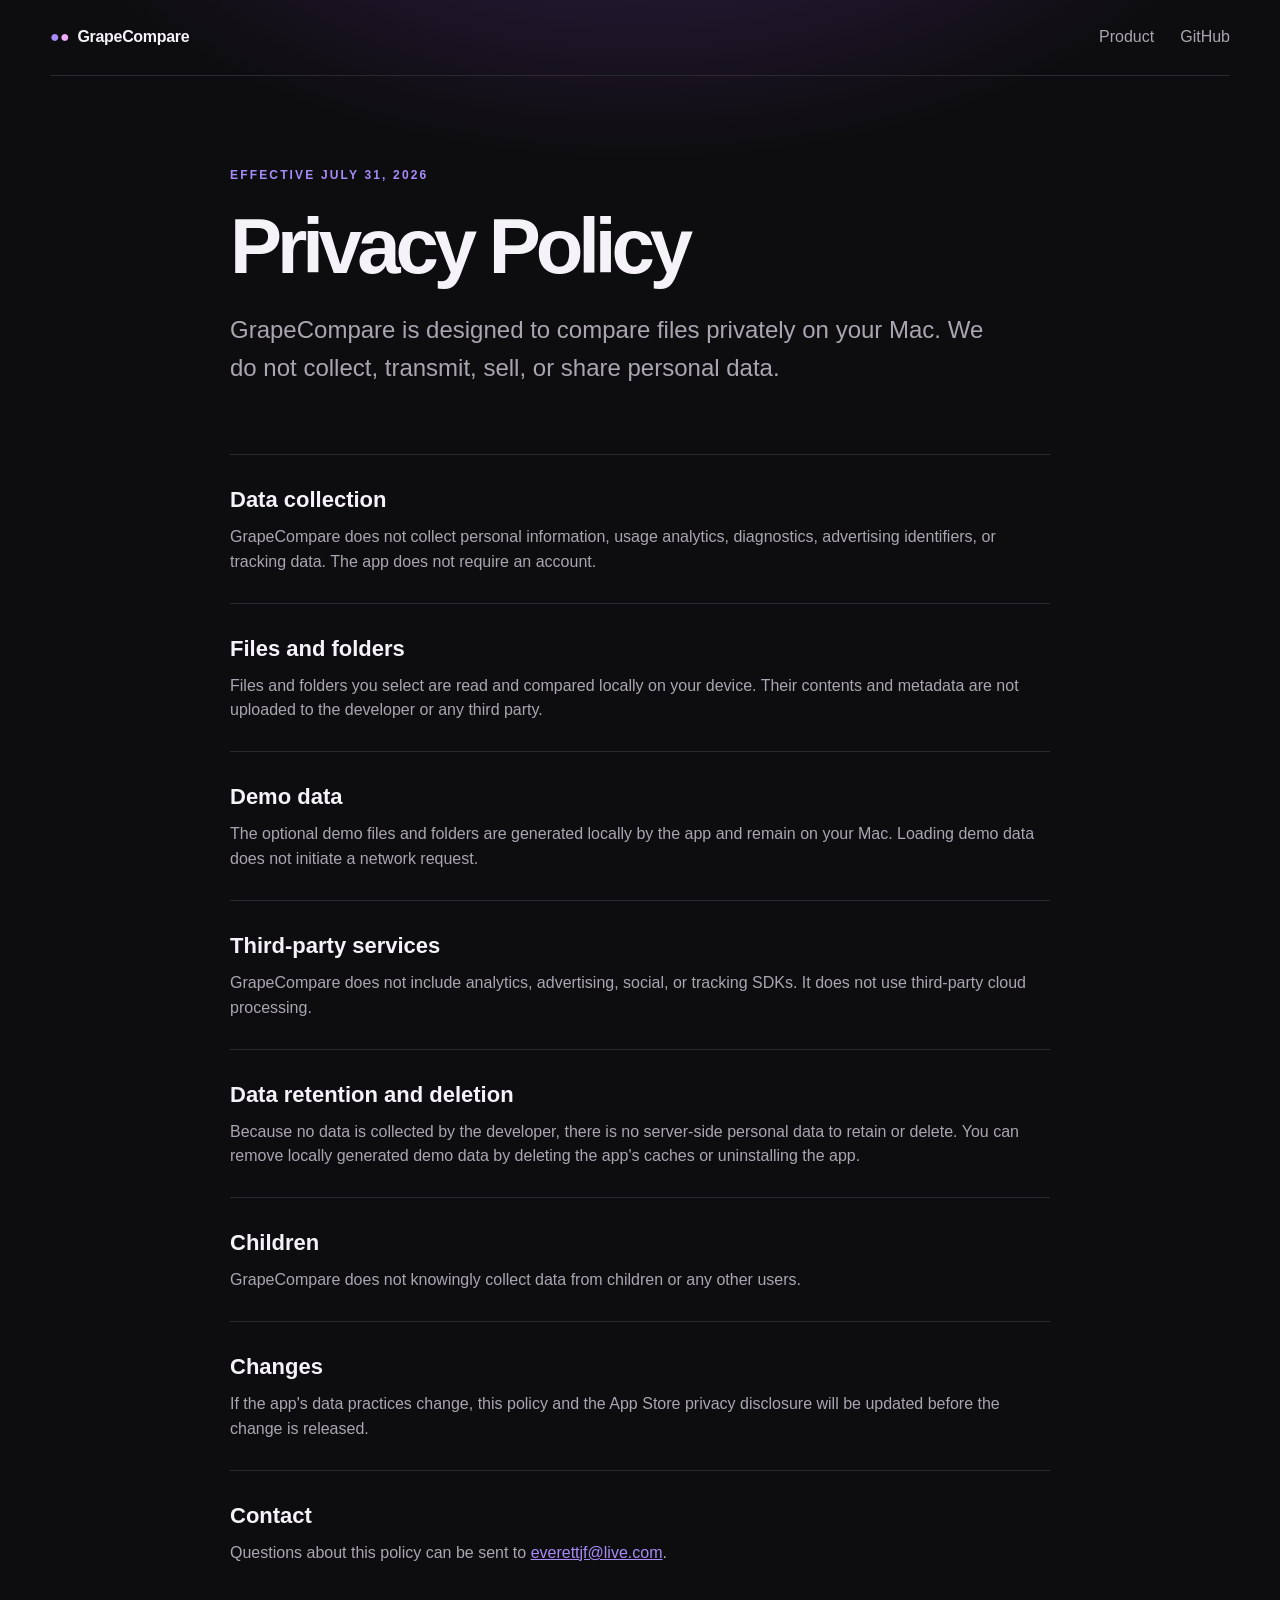
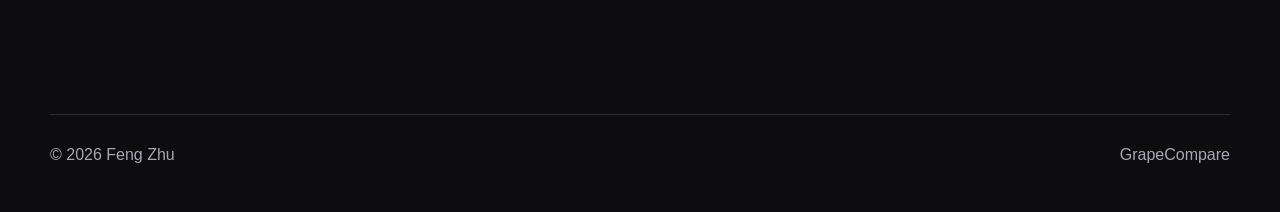
==== docs/privacy.html @ bca520b1 "Add GitHub Pages product and privacy site" ====
<!doctype html>
<html lang="en">
<head>
  <meta charset="utf-8">
  <meta name="viewport" content="width=device-width,initial-scale=1">
  <meta name="description" content="Privacy policy for GrapeCompare for macOS.">
  <title>Privacy Policy — GrapeCompare</title>
  <link rel="stylesheet" href="style.css">
</head>
<body>
  <nav class="nav wrap"><a class="brand" href="./"><span class="grape">●</span> GrapeCompare</a><div><a href="./">Product</a><a href="https://github.com/everettjf/GrapeCompare">GitHub</a></div></nav>
  <main class="policy wrap">
    <div class="eyebrow">Effective July 31, 2026</div>
    <h1>Privacy Policy</h1>
    <p class="lead">GrapeCompare is designed to compare files privately on your Mac. We do not collect, transmit, sell, or share personal data.</p>

    <section><h2>Data collection</h2><p>GrapeCompare does not collect personal information, usage analytics, diagnostics, advertising identifiers, or tracking data. The app does not require an account.</p></section>
    <section><h2>Files and folders</h2><p>Files and folders you select are read and compared locally on your device. Their contents and metadata are not uploaded to the developer or any third party.</p></section>
    <section><h2>Demo data</h2><p>The optional demo files and folders are generated locally by the app and remain on your Mac. Loading demo data does not initiate a network request.</p></section>
    <section><h2>Third-party services</h2><p>GrapeCompare does not include analytics, advertising, social, or tracking SDKs. It does not use third-party cloud processing.</p></section>
    <section><h2>Data retention and deletion</h2><p>Because no data is collected by the developer, there is no server-side personal data to retain or delete. You can remove locally generated demo data by deleting the app's caches or uninstalling the app.</p></section>
    <section><h2>Children</h2><p>GrapeCompare does not knowingly collect data from children or any other users.</p></section>
    <section><h2>Changes</h2><p>If the app's data practices change, this policy and the App Store privacy disclosure will be updated before the change is released.</p></section>
    <section><h2>Contact</h2><p>Questions about this policy can be sent to <a href="mailto:everettjf@live.com">everettjf@live.com</a>.</p></section>
  </main>
  <footer class="wrap"><span>© 2026 Feng Zhu</span><span><a href="./">GrapeCompare</a></span></footer>
</body>
</html>
---- docs/style.css ----
:root{color-scheme:dark;--bg:#0d0d0f;--panel:#17171b;--line:#2a2930;--text:#f5f3f7;--muted:#aaa6b1;--grape:#a78bfa;--pink:#f0abfc;--max:1180px}*{box-sizing:border-box}html{scroll-behavior:smooth}body{margin:0;background:radial-gradient(900px 500px at 50% -180px,#34204d 0,transparent 68%),var(--bg);color:var(--text);font-family:-apple-system,BlinkMacSystemFont,"SF Pro Display","Segoe UI",sans-serif;line-height:1.55}.wrap{width:min(calc(100% - 40px),var(--max));margin-inline:auto}.nav{height:76px;display:flex;align-items:center;justify-content:space-between;border-bottom:1px solid var(--line)}a{color:inherit;text-decoration:none}.nav div{display:flex;gap:26px}.nav div a,footer a{color:var(--muted)}.nav div a:hover,footer a:hover{color:var(--text)}.brand{font-weight:700;letter-spacing:-.02em}.grape{color:var(--grape);text-shadow:10px 0 var(--pink);margin-right:14px}.hero{text-align:center;padding:112px 0 78px}.eyebrow{text-transform:uppercase;letter-spacing:.18em;font-size:12px;font-weight:700;color:var(--grape)}h1{font-size:clamp(52px,8vw,94px);letter-spacing:-.065em;line-height:.96;margin:24px 0}h1 span{color:var(--muted)}.lead{font-size:clamp(18px,2.2vw,24px);color:var(--muted);max-width:770px;margin:0 auto}.actions{display:flex;justify-content:center;gap:12px;margin:36px 0}.button{display:inline-flex;align-items:center;justify-content:center;border:1px solid var(--line);background:#19191e;border-radius:12px;padding:12px 18px;font-weight:650}.button:hover{border-color:#575361}.button.primary{background:linear-gradient(135deg,#7c3aed,#a855f7);border-color:transparent}.trust{display:flex;justify-content:center;flex-wrap:wrap;gap:10px}.trust span{border:1px solid var(--line);border-radius:999px;color:var(--muted);font-size:13px;padding:6px 11px}.showcase{padding:34px 0 90px}.window{border:1px solid #39363f;border-radius:22px;overflow:hidden;background:#000;box-shadow:0 40px 100px #0009}.window img{display:block;width:100%;height:auto}.caption{display:flex;justify-content:space-between;gap:30px;padding:22px 6px;color:var(--muted)}.caption strong{color:var(--text);font-size:19px}.caption span{max-width:630px}.features{display:grid;grid-template-columns:repeat(3,1fr);gap:16px;padding:70px 0}.features article{padding:30px;border:1px solid var(--line);border-radius:18px;background:linear-gradient(145deg,#19191e,#131316)}.features h2{font-size:22px;margin:32px 0 8px}.features p,.privacy-callout p,.policy p{color:var(--muted)}.number{font-family:ui-monospace,monospace;color:var(--grape)}.second{padding-top:40px}.privacy-callout{margin-top:40px;margin-bottom:100px;padding:44px;border:1px solid #443552;border-radius:22px;background:linear-gradient(135deg,#21152c,#17171b);display:flex;align-items:center;justify-content:space-between;gap:30px}.privacy-callout h2{font-size:38px;margin:10px 0}.privacy-callout p{max-width:700px;margin:0}.policy{max-width:820px;padding:90px 0 120px}.policy h1{font-size:clamp(52px,8vw,78px);margin-bottom:28px}.policy .lead{text-align:left;margin:0 0 68px}.policy section{border-top:1px solid var(--line);padding:28px 0}.policy section h2{font-size:22px;margin:0 0 8px}.policy section p{margin:0}.policy section a{color:var(--grape);text-decoration:underline}footer{border-top:1px solid var(--line);padding:28px 0 44px;color:var(--muted);display:flex;justify-content:space-between}@media(max-width:760px){.nav div{gap:14px}.hero{padding-top:78px}.actions,.caption,.privacy-callout{flex-direction:column}.features{grid-template-columns:1fr;padding:35px 0}.caption{gap:8px}.privacy-callout{align-items:flex-start;padding:30px}.privacy-callout .button{width:100%}}
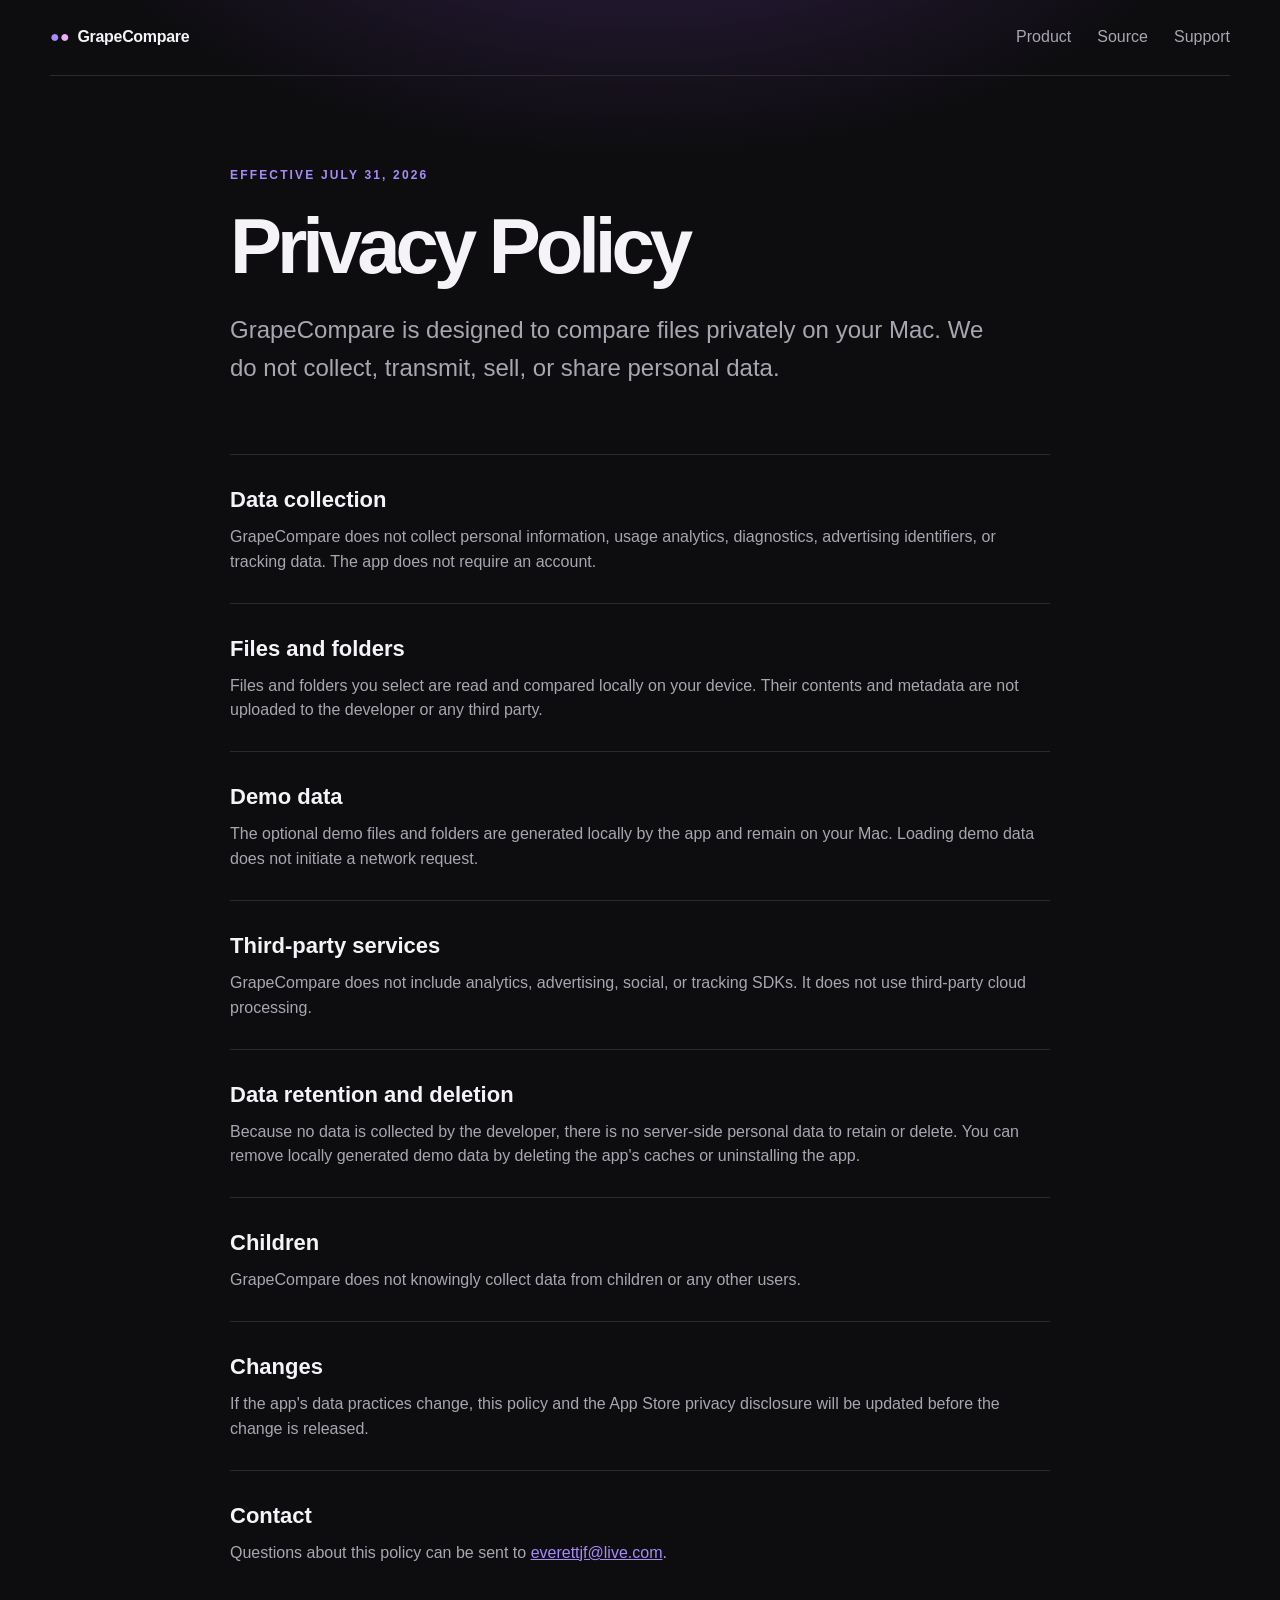
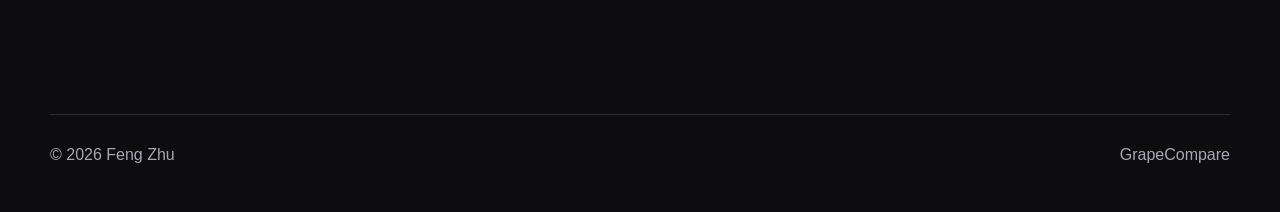
==== commit 0e3e7829: "Separate source and support links" ====
--- a/docs/privacy.html
+++ b/docs/privacy.html
@@ -8,7 +8,7 @@
   <link rel="stylesheet" href="style.css">
 </head>
 <body>
-  <nav class="nav wrap"><a class="brand" href="./"><span class="grape">●</span> GrapeCompare</a><div><a href="./">Product</a><a href="https://github.com/everettjf/GrapeCompare">GitHub</a></div></nav>
+  <nav class="nav wrap"><a class="brand" href="./"><span class="grape">●</span> GrapeCompare</a><div><a href="./">Product</a><a href="https://github.com/everettjf/GrapeCompare">Source</a><a href="https://github.com/everettjf/GrapeCompare/issues">Support</a></div></nav>
   <main class="policy wrap">
     <div class="eyebrow">Effective July 31, 2026</div>
     <h1>Privacy Policy</h1>
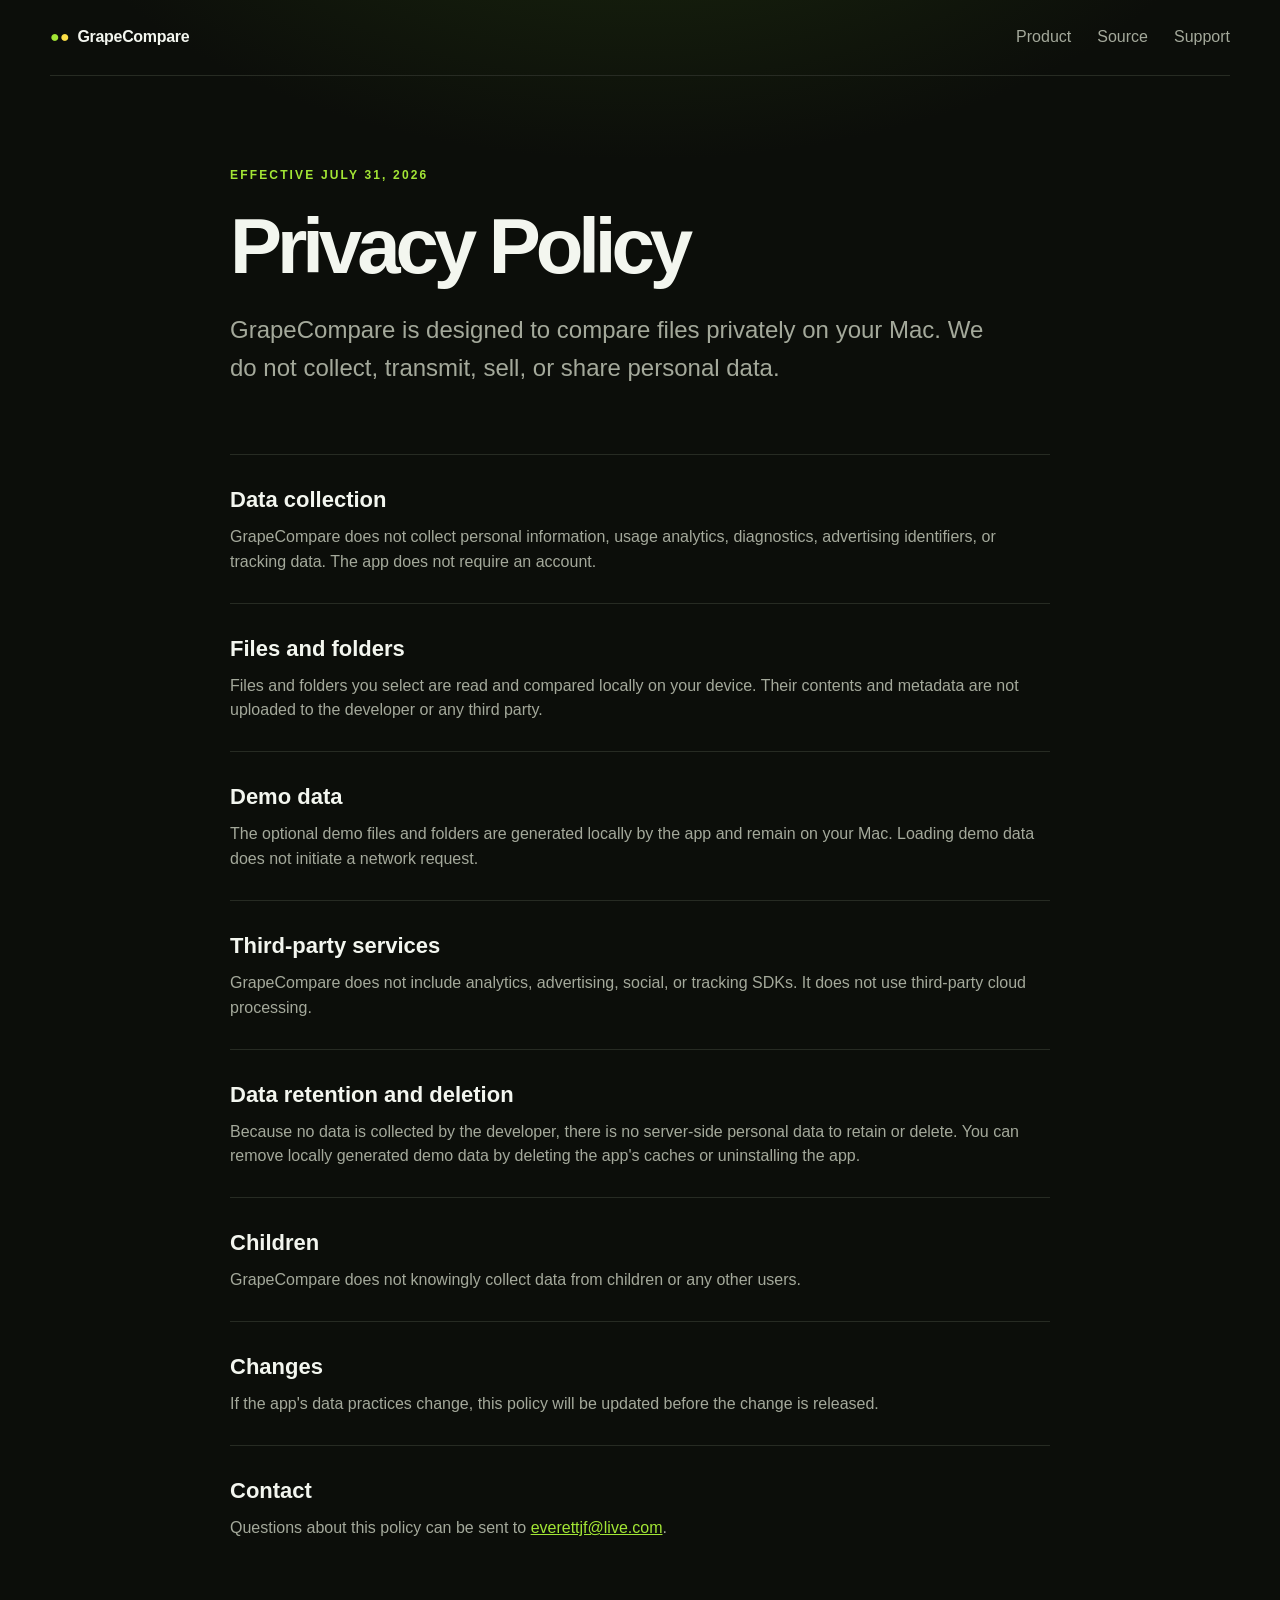
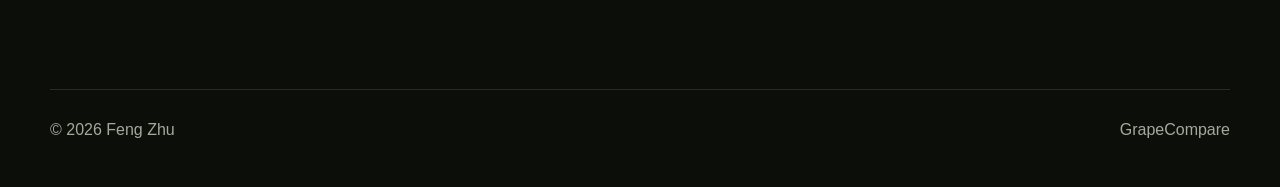
==== commit 33cf8bf4: "Switch GrapeCompare distribution to Homebrew" ====
--- a/docs/privacy.html
+++ b/docs/privacy.html
@@ -20,7 +20,7 @@
     <section><h2>Third-party services</h2><p>GrapeCompare does not include analytics, advertising, social, or tracking SDKs. It does not use third-party cloud processing.</p></section>
     <section><h2>Data retention and deletion</h2><p>Because no data is collected by the developer, there is no server-side personal data to retain or delete. You can remove locally generated demo data by deleting the app's caches or uninstalling the app.</p></section>
     <section><h2>Children</h2><p>GrapeCompare does not knowingly collect data from children or any other users.</p></section>
-    <section><h2>Changes</h2><p>If the app's data practices change, this policy and the App Store privacy disclosure will be updated before the change is released.</p></section>
+    <section><h2>Changes</h2><p>If the app's data practices change, this policy will be updated before the change is released.</p></section>
     <section><h2>Contact</h2><p>Questions about this policy can be sent to <a href="mailto:everettjf@live.com">everettjf@live.com</a>.</p></section>
   </main>
   <footer class="wrap"><span>© 2026 Feng Zhu</span><span><a href="./">GrapeCompare</a></span></footer>
--- a/docs/style.css
+++ b/docs/style.css
@@ -1 +1 @@
-:root{color-scheme:dark;--bg:#0d0d0f;--panel:#17171b;--line:#2a2930;--text:#f5f3f7;--muted:#aaa6b1;--grape:#a78bfa;--pink:#f0abfc;--max:1180px}*{box-sizing:border-box}html{scroll-behavior:smooth}body{margin:0;background:radial-gradient(900px 500px at 50% -180px,#34204d 0,transparent 68%),var(--bg);color:var(--text);font-family:-apple-system,BlinkMacSystemFont,"SF Pro Display","Segoe UI",sans-serif;line-height:1.55}.wrap{width:min(calc(100% - 40px),var(--max));margin-inline:auto}.nav{height:76px;display:flex;align-items:center;justify-content:space-between;border-bottom:1px solid var(--line)}a{color:inherit;text-decoration:none}.nav div{display:flex;gap:26px}.nav div a,footer a{color:var(--muted)}.nav div a:hover,footer a:hover{color:var(--text)}.brand{font-weight:700;letter-spacing:-.02em}.grape{color:var(--grape);text-shadow:10px 0 var(--pink);margin-right:14px}.hero{text-align:center;padding:112px 0 78px}.eyebrow{text-transform:uppercase;letter-spacing:.18em;font-size:12px;font-weight:700;color:var(--grape)}h1{font-size:clamp(52px,8vw,94px);letter-spacing:-.065em;line-height:.96;margin:24px 0}h1 span{color:var(--muted)}.lead{font-size:clamp(18px,2.2vw,24px);color:var(--muted);max-width:770px;margin:0 auto}.actions{display:flex;justify-content:center;gap:12px;margin:36px 0}.button{display:inline-flex;align-items:center;justify-content:center;border:1px solid var(--line);background:#19191e;border-radius:12px;padding:12px 18px;font-weight:650}.button:hover{border-color:#575361}.button.primary{background:linear-gradient(135deg,#7c3aed,#a855f7);border-color:transparent}.trust{display:flex;justify-content:center;flex-wrap:wrap;gap:10px}.trust span{border:1px solid var(--line);border-radius:999px;color:var(--muted);font-size:13px;padding:6px 11px}.showcase{padding:34px 0 90px}.window{border:1px solid #39363f;border-radius:22px;overflow:hidden;background:#000;box-shadow:0 40px 100px #0009}.window img{display:block;width:100%;height:auto}.caption{display:flex;justify-content:space-between;gap:30px;padding:22px 6px;color:var(--muted)}.caption strong{color:var(--text);font-size:19px}.caption span{max-width:630px}.features{display:grid;grid-template-columns:repeat(3,1fr);gap:16px;padding:70px 0}.features article{padding:30px;border:1px solid var(--line);border-radius:18px;background:linear-gradient(145deg,#19191e,#131316)}.features h2{font-size:22px;margin:32px 0 8px}.features p,.privacy-callout p,.policy p{color:var(--muted)}.number{font-family:ui-monospace,monospace;color:var(--grape)}.second{padding-top:40px}.privacy-callout{margin-top:40px;margin-bottom:100px;padding:44px;border:1px solid #443552;border-radius:22px;background:linear-gradient(135deg,#21152c,#17171b);display:flex;align-items:center;justify-content:space-between;gap:30px}.privacy-callout h2{font-size:38px;margin:10px 0}.privacy-callout p{max-width:700px;margin:0}.policy{max-width:820px;padding:90px 0 120px}.policy h1{font-size:clamp(52px,8vw,78px);margin-bottom:28px}.policy .lead{text-align:left;margin:0 0 68px}.policy section{border-top:1px solid var(--line);padding:28px 0}.policy section h2{font-size:22px;margin:0 0 8px}.policy section p{margin:0}.policy section a{color:var(--grape);text-decoration:underline}footer{border-top:1px solid var(--line);padding:28px 0 44px;color:var(--muted);display:flex;justify-content:space-between}@media(max-width:760px){.nav div{gap:14px}.hero{padding-top:78px}.actions,.caption,.privacy-callout{flex-direction:column}.features{grid-template-columns:1fr;padding:35px 0}.caption{gap:8px}.privacy-callout{align-items:flex-start;padding:30px}.privacy-callout .button{width:100%}}
+:root{color-scheme:dark;--bg:#0c0e0a;--panel:#141712;--line:#272b23;--text:#f3f6ef;--muted:#a4a99b;--leaf:#a3e635;--amber:#fde047;--max:1180px}*{box-sizing:border-box}html{scroll-behavior:smooth}body{margin:0;background:radial-gradient(900px 500px at 50% -180px,#1c2b0e 0,transparent 68%),var(--bg);color:var(--text);font-family:-apple-system,BlinkMacSystemFont,"SF Pro Display","Segoe UI",sans-serif;line-height:1.55}.wrap{width:min(calc(100% - 40px),var(--max));margin-inline:auto}.nav{height:76px;display:flex;align-items:center;justify-content:space-between;border-bottom:1px solid var(--line)}a{color:inherit;text-decoration:none}.nav div{display:flex;gap:26px}.nav div a,footer a{color:var(--muted)}.nav div a:hover,footer a:hover{color:var(--text)}.brand{font-weight:700;letter-spacing:-.02em}.grape{color:var(--leaf);text-shadow:10px 0 var(--amber);margin-right:14px}.hero{text-align:center;padding:112px 0 78px}.eyebrow{text-transform:uppercase;letter-spacing:.18em;font-size:12px;font-weight:700;color:var(--leaf)}h1{font-size:clamp(52px,8vw,94px);letter-spacing:-.065em;line-height:.96;margin:24px 0}h1 span{color:var(--muted)}.lead{font-size:clamp(18px,2.2vw,24px);color:var(--muted);max-width:770px;margin:0 auto}.actions{display:flex;justify-content:center;gap:12px;margin:36px 0}.button{display:inline-flex;align-items:center;justify-content:center;border:1px solid var(--line);background:#171a13;border-radius:12px;padding:12px 18px;font-weight:650}.button:hover{border-color:#4d5542}.button.primary{background:linear-gradient(135deg,#65a30d,#a3e635);border-color:transparent;color:#131a07}.button.primary:hover{border-color:transparent;filter:brightness(1.08)}.trust{display:flex;justify-content:center;flex-wrap:wrap;gap:10px}.trust span{border:1px solid var(--line);border-radius:999px;color:var(--muted);font-size:13px;padding:6px 11px}.showcase{padding:34px 0 90px}.window{border:1px solid #333a2b;border-radius:22px;overflow:hidden;background:#000;box-shadow:0 40px 100px #0009}.window img{display:block;width:100%;height:auto}.caption{display:flex;justify-content:space-between;gap:30px;padding:22px 6px;color:var(--muted)}.caption strong{color:var(--text);font-size:19px}.caption span{max-width:630px}.features{display:grid;grid-template-columns:repeat(3,1fr);gap:16px;padding:70px 0}.features article{padding:30px;border:1px solid var(--line);border-radius:18px;background:linear-gradient(145deg,#171a13,#11140e)}.features h2{font-size:22px;margin:32px 0 8px}.features p,.privacy-callout p,.policy p{color:var(--muted)}.number{font-family:ui-monospace,monospace;color:var(--leaf)}.second{padding-top:40px}.privacy-callout{margin-top:40px;margin-bottom:100px;padding:44px;border:1px solid #37452a;border-radius:22px;background:linear-gradient(135deg,#18220f,#141712);display:flex;align-items:center;justify-content:space-between;gap:30px}.privacy-callout h2{font-size:38px;margin:10px 0}.privacy-callout p{max-width:700px;margin:0}.policy{max-width:820px;padding:90px 0 120px}.policy h1{font-size:clamp(52px,8vw,78px);margin-bottom:28px}.policy .lead{text-align:left;margin:0 0 68px}.policy section{border-top:1px solid var(--line);padding:28px 0}.policy section h2{font-size:22px;margin:0 0 8px}.policy section p{margin:0}.policy section a{color:var(--leaf);text-decoration:underline}footer{border-top:1px solid var(--line);padding:28px 0 44px;color:var(--muted);display:flex;justify-content:space-between}@media(max-width:760px){.nav div{gap:14px}.hero{padding-top:78px}.actions,.caption,.privacy-callout{flex-direction:column}.features{grid-template-columns:1fr;padding:35px 0}.caption{gap:8px}.privacy-callout{align-items:flex-start;padding:30px}.privacy-callout .button{width:100%}}
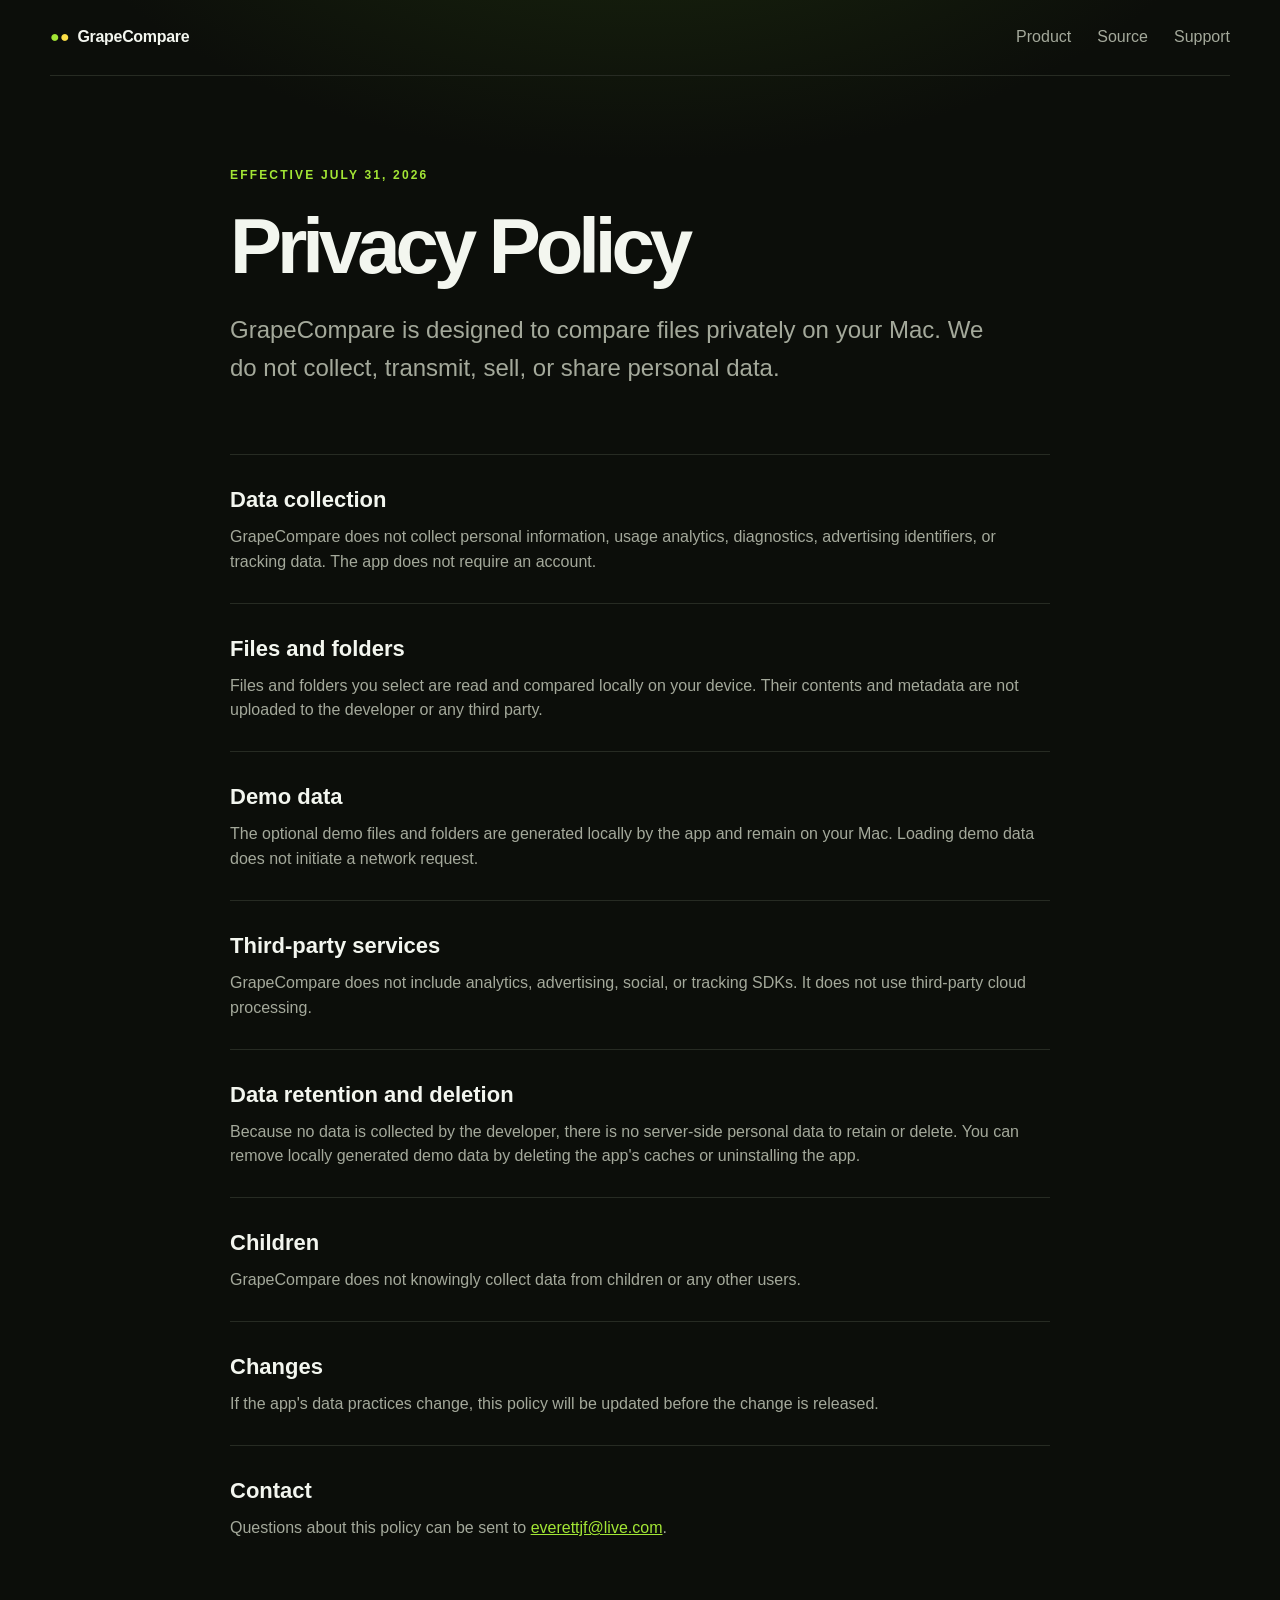
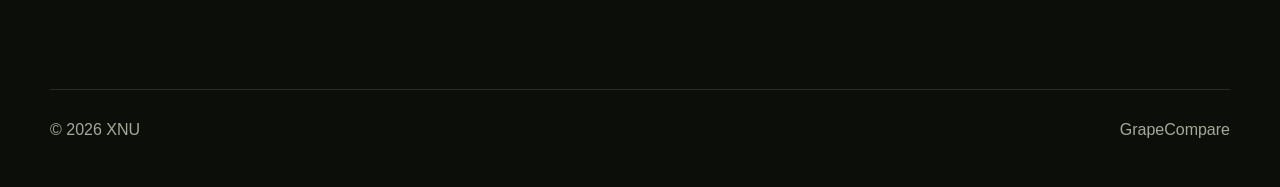
==== commit 9b7e0f0e: "Use XNU copyright on privacy page" ====
--- a/docs/privacy.html
+++ b/docs/privacy.html
@@ -23,6 +23,6 @@
     <section><h2>Changes</h2><p>If the app's data practices change, this policy will be updated before the change is released.</p></section>
     <section><h2>Contact</h2><p>Questions about this policy can be sent to <a href="mailto:everettjf@live.com">everettjf@live.com</a>.</p></section>
   </main>
-  <footer class="wrap"><span>© 2026 Feng Zhu</span><span><a href="./">GrapeCompare</a></span></footer>
+  <footer class="wrap"><span>© 2026 XNU</span><span><a href="./">GrapeCompare</a></span></footer>
 </body>
 </html>
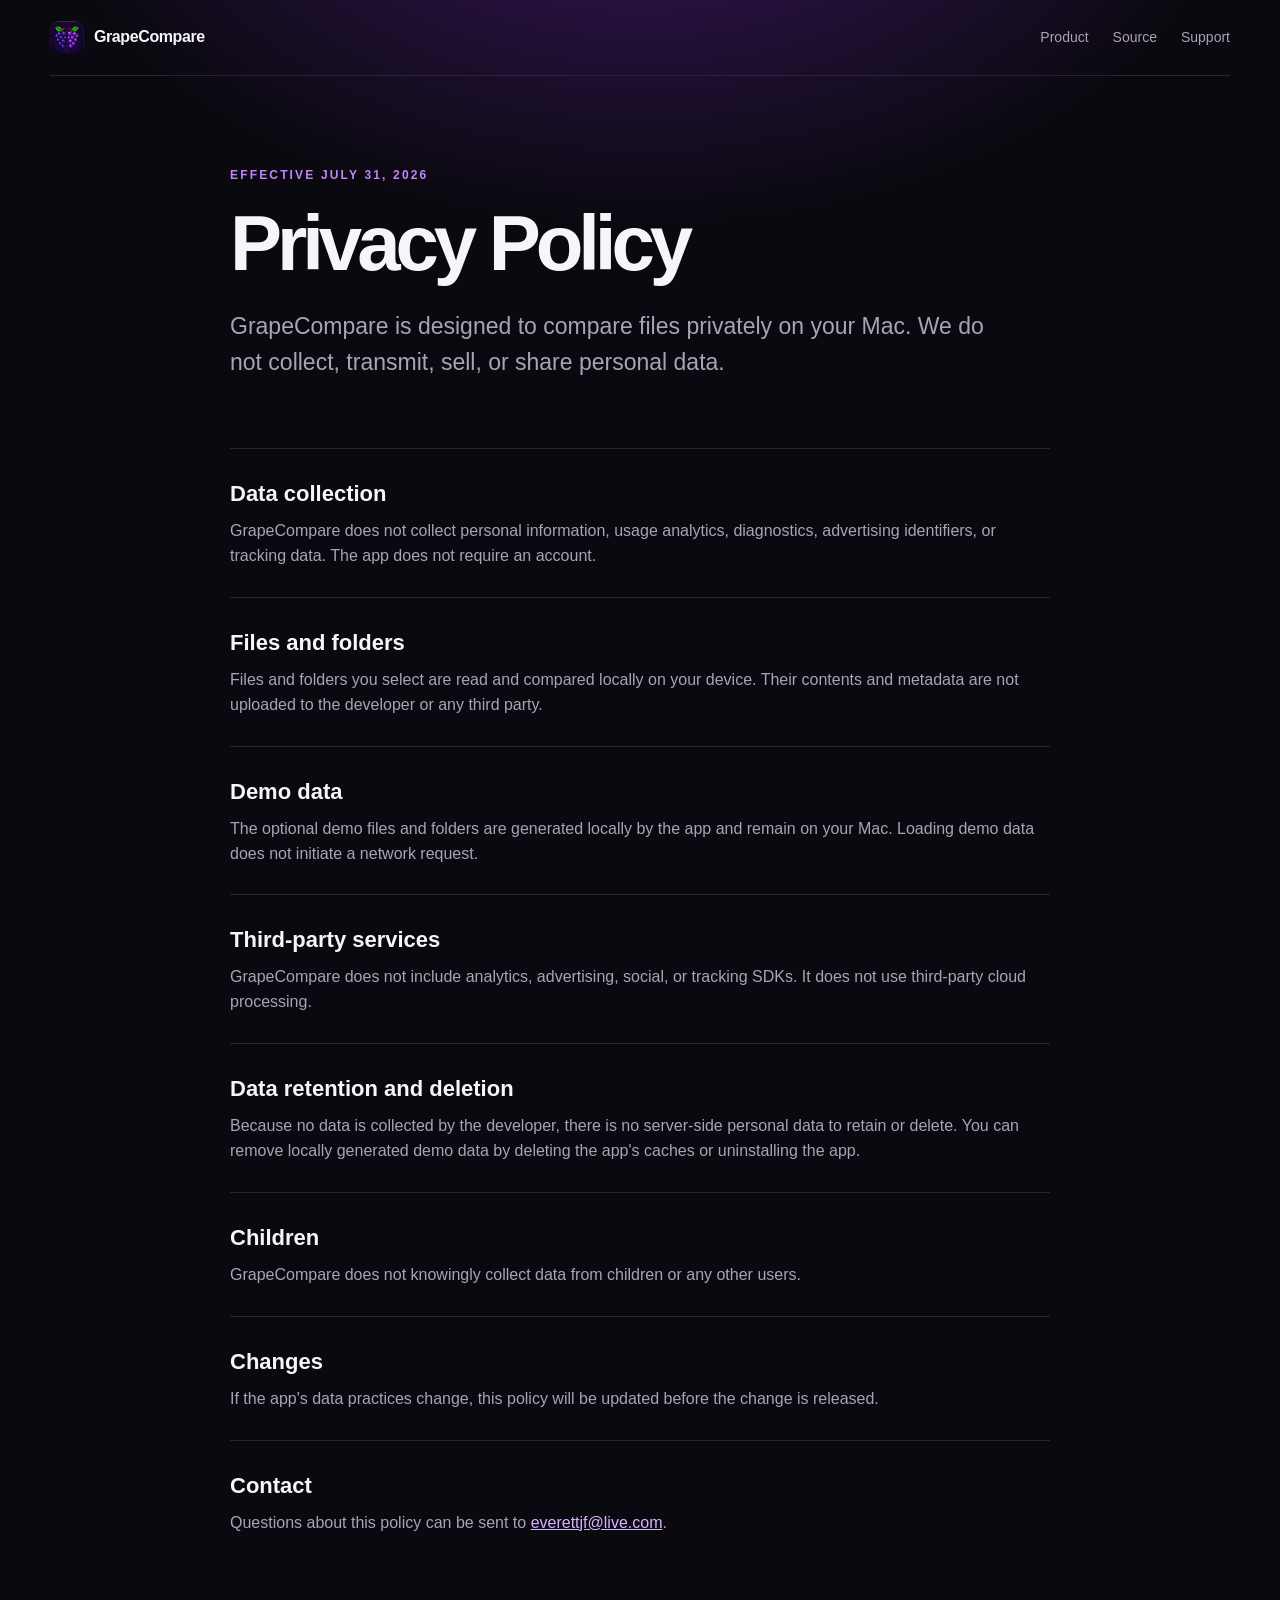
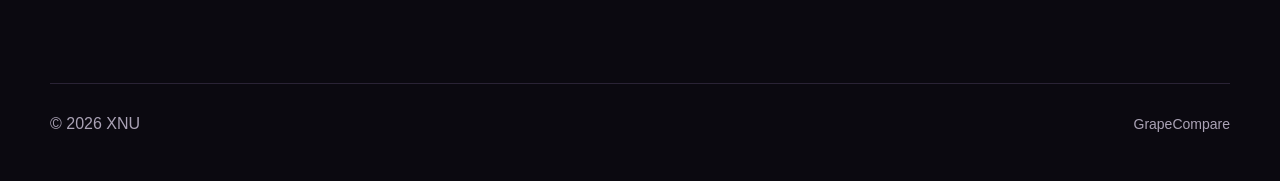
==== commit f24b2fc8: "Polish website and project documentation" ====
--- a/docs/privacy.html
+++ b/docs/privacy.html
@@ -8,7 +8,7 @@
   <link rel="stylesheet" href="style.css">
 </head>
 <body>
-  <nav class="nav wrap"><a class="brand" href="./"><span class="grape">●</span> GrapeCompare</a><div><a href="./">Product</a><a href="https://github.com/everettjf/GrapeCompare">Source</a><a href="https://github.com/everettjf/GrapeCompare/issues">Support</a></div></nav>
+  <nav class="nav wrap"><a class="brand" href="./"><img src="assets/app-icon.png" alt="">GrapeCompare</a><div class="nav-links"><a href="./">Product</a><a href="https://github.com/everettjf/grapecompare">Source</a><a href="https://github.com/everettjf/grapecompare/issues">Support</a></div></nav>
   <main class="policy wrap">
     <div class="eyebrow">Effective July 31, 2026</div>
     <h1>Privacy Policy</h1>
--- a/docs/style.css
+++ b/docs/style.css
@@ -1 +1 @@
-:root{color-scheme:dark;--bg:#0c0e0a;--panel:#141712;--line:#272b23;--text:#f3f6ef;--muted:#a4a99b;--leaf:#a3e635;--amber:#fde047;--max:1180px}*{box-sizing:border-box}html{scroll-behavior:smooth}body{margin:0;background:radial-gradient(900px 500px at 50% -180px,#1c2b0e 0,transparent 68%),var(--bg);color:var(--text);font-family:-apple-system,BlinkMacSystemFont,"SF Pro Display","Segoe UI",sans-serif;line-height:1.55}.wrap{width:min(calc(100% - 40px),var(--max));margin-inline:auto}.nav{height:76px;display:flex;align-items:center;justify-content:space-between;border-bottom:1px solid var(--line)}a{color:inherit;text-decoration:none}.nav div{display:flex;gap:26px}.nav div a,footer a{color:var(--muted)}.nav div a:hover,footer a:hover{color:var(--text)}.brand{font-weight:700;letter-spacing:-.02em}.grape{color:var(--leaf);text-shadow:10px 0 var(--amber);margin-right:14px}.hero{text-align:center;padding:112px 0 78px}.eyebrow{text-transform:uppercase;letter-spacing:.18em;font-size:12px;font-weight:700;color:var(--leaf)}h1{font-size:clamp(52px,8vw,94px);letter-spacing:-.065em;line-height:.96;margin:24px 0}h1 span{color:var(--muted)}.lead{font-size:clamp(18px,2.2vw,24px);color:var(--muted);max-width:770px;margin:0 auto}.actions{display:flex;justify-content:center;gap:12px;margin:36px 0}.button{display:inline-flex;align-items:center;justify-content:center;border:1px solid var(--line);background:#171a13;border-radius:12px;padding:12px 18px;font-weight:650}.button:hover{border-color:#4d5542}.button.primary{background:linear-gradient(135deg,#65a30d,#a3e635);border-color:transparent;color:#131a07}.button.primary:hover{border-color:transparent;filter:brightness(1.08)}.trust{display:flex;justify-content:center;flex-wrap:wrap;gap:10px}.trust span{border:1px solid var(--line);border-radius:999px;color:var(--muted);font-size:13px;padding:6px 11px}.showcase{padding:34px 0 90px}.window{border:1px solid #333a2b;border-radius:22px;overflow:hidden;background:#000;box-shadow:0 40px 100px #0009}.window img{display:block;width:100%;height:auto}.caption{display:flex;justify-content:space-between;gap:30px;padding:22px 6px;color:var(--muted)}.caption strong{color:var(--text);font-size:19px}.caption span{max-width:630px}.features{display:grid;grid-template-columns:repeat(3,1fr);gap:16px;padding:70px 0}.features article{padding:30px;border:1px solid var(--line);border-radius:18px;background:linear-gradient(145deg,#171a13,#11140e)}.features h2{font-size:22px;margin:32px 0 8px}.features p,.privacy-callout p,.policy p{color:var(--muted)}.number{font-family:ui-monospace,monospace;color:var(--leaf)}.second{padding-top:40px}.privacy-callout{margin-top:40px;margin-bottom:100px;padding:44px;border:1px solid #37452a;border-radius:22px;background:linear-gradient(135deg,#18220f,#141712);display:flex;align-items:center;justify-content:space-between;gap:30px}.privacy-callout h2{font-size:38px;margin:10px 0}.privacy-callout p{max-width:700px;margin:0}.policy{max-width:820px;padding:90px 0 120px}.policy h1{font-size:clamp(52px,8vw,78px);margin-bottom:28px}.policy .lead{text-align:left;margin:0 0 68px}.policy section{border-top:1px solid var(--line);padding:28px 0}.policy section h2{font-size:22px;margin:0 0 8px}.policy section p{margin:0}.policy section a{color:var(--leaf);text-decoration:underline}footer{border-top:1px solid var(--line);padding:28px 0 44px;color:var(--muted);display:flex;justify-content:space-between}@media(max-width:760px){.nav div{gap:14px}.hero{padding-top:78px}.actions,.caption,.privacy-callout{flex-direction:column}.features{grid-template-columns:1fr;padding:35px 0}.caption{gap:8px}.privacy-callout{align-items:flex-start;padding:30px}.privacy-callout .button{width:100%}}+:root{color-scheme:dark;--bg:#0b0910;--panel:#14111b;--panel-2:#191422;--line:#2a2335;--text:#f7f4fb;--muted:#aaa2b5;--purple:#a855f7;--purple-2:#7c3aed;--green:#65d44b;--max:1180px}*{box-sizing:border-box}html{scroll-behavior:smooth}body{margin:0;background:radial-gradient(850px 560px at 50% -180px,#3b1763 0,transparent 72%),var(--bg);color:var(--text);font-family:-apple-system,BlinkMacSystemFont,"SF Pro Display","Segoe UI",sans-serif;line-height:1.55}a{color:inherit;text-decoration:none}.wrap{width:min(calc(100% - 40px),var(--max));margin-inline:auto}.nav{min-height:76px;display:flex;align-items:center;justify-content:space-between;border-bottom:1px solid var(--line)}.brand{display:flex;align-items:center;gap:10px;font-weight:760;letter-spacing:-.025em}.brand img{width:34px;height:34px;border-radius:9px}.nav-links{display:flex;align-items:center;gap:24px}.nav-links>a,footer a{color:var(--muted);font-size:14px}.nav-links>a:hover,footer a:hover{color:var(--text)}.nav-links .nav-download{color:var(--text);border:1px solid #4b3a60;border-radius:10px;padding:7px 12px;background:#1a1423}.hero{text-align:center;padding:88px 0 76px}.hero-icon img{width:104px;height:104px;border-radius:24px;box-shadow:0 20px 50px #0009,0 0 70px #8b5cf633}.eyebrow{text-transform:uppercase;letter-spacing:.18em;font-size:12px;font-weight:750;color:#c084fc}.hero .eyebrow{margin-top:24px}h1{font-size:clamp(50px,7.5vw,88px);letter-spacing:-.065em;line-height:.98;margin:20px 0}h1 span{color:#aaa1b5}.lead{font-size:clamp(18px,2.1vw,23px);color:var(--muted);max-width:790px;margin:0 auto}.actions{display:flex;justify-content:center;gap:12px;margin:34px 0 16px}.button{display:inline-flex;min-height:48px;align-items:center;justify-content:center;border:1px solid var(--line);background:#17131e;border-radius:12px;padding:11px 19px;font-weight:680}.button:hover{border-color:#5d4a73;transform:translateY(-1px)}.button.primary{background:linear-gradient(135deg,var(--purple-2),var(--purple));border-color:transparent;color:white;box-shadow:0 12px 34px #7c3aed33}.install-command{display:inline-flex;align-items:center;gap:10px;max-width:100%;padding:11px 16px;border:1px solid var(--line);border-radius:11px;background:#0c0a10;color:#d8d0e0;overflow:auto}.install-command span{color:var(--green)}.install-command code{white-space:nowrap}.trust{display:flex;justify-content:center;flex-wrap:wrap;gap:9px;margin-top:20px}.trust span{border:1px solid var(--line);border-radius:999px;color:var(--muted);font-size:13px;padding:5px 10px}.showcase{padding:30px 0 72px}.window{border:1px solid #393044;border-radius:20px;overflow:hidden;background:#000;box-shadow:0 40px 110px #000a}.window img{display:block;width:100%;height:auto}.caption{display:flex;justify-content:space-between;gap:30px;padding:21px 6px;color:var(--muted)}.caption strong{color:var(--text);font-size:19px}.caption span{max-width:650px}.proof{display:grid;grid-template-columns:repeat(3,1fr);border-block:1px solid var(--line);margin-bottom:110px}.proof div{padding:30px}.proof div+div{border-left:1px solid var(--line)}.proof strong,.proof span{display:block}.proof strong{font-size:18px;margin-bottom:6px}.proof span{color:var(--muted);font-size:14px}.section-heading{text-align:center;max-width:760px}.section-heading h2,.performance h2,.privacy-callout h2,.final-cta h2{font-size:clamp(34px,5vw,50px);line-height:1.05;letter-spacing:-.045em;margin:13px 0}.section-heading p,.performance p,.privacy-callout p,.final-cta p,.features p,.policy p{color:var(--muted)}.features{display:grid;grid-template-columns:repeat(3,1fr);gap:15px;padding:46px 0 110px}.features article{padding:28px;border:1px solid var(--line);border-radius:18px;background:linear-gradient(145deg,var(--panel-2),#100d16)}.features h3{font-size:21px;margin:22px 0 8px}.features p{margin:0}.feature-icon{display:inline-flex;align-items:center;justify-content:center;min-width:40px;height:40px;padding:0 9px;border-radius:10px;background:#2b1740;color:#d8b4fe;font-family:ui-monospace,monospace;font-weight:700}.second{padding-top:15px}.performance{display:grid;grid-template-columns:1.05fr .95fr;gap:70px;align-items:center;padding:85px 0 110px}.performance p{max-width:600px}.performance a{display:inline-block;color:#d8b4fe;margin-top:10px}.performance dl{display:grid;grid-template-columns:1fr 1fr;gap:12px;margin:0}.performance dl div{padding:23px;border:1px solid var(--line);border-radius:16px;background:var(--panel)}.performance dt{font-size:27px;font-weight:750;letter-spacing:-.035em;color:#d8b4fe}.performance dd{margin:4px 0 0;color:var(--muted);font-size:13px}.privacy-callout{margin-bottom:34px;padding:42px;border:1px solid #49345c;border-radius:22px;background:linear-gradient(135deg,#241332,#15101c);display:flex;align-items:center;justify-content:space-between;gap:30px}.privacy-callout p{max-width:700px;margin:0}.final-cta{margin-bottom:100px;padding:28px 34px;border:1px solid var(--line);border-radius:20px;display:flex;align-items:center;gap:22px;background:var(--panel)}.final-cta img{width:66px;height:66px;border-radius:16px}.final-cta div{flex:1}.final-cta h2{font-size:30px;margin:0}.final-cta p{margin:4px 0 0}.policy{max-width:820px;padding:90px 0 120px}.policy h1{font-size:clamp(52px,8vw,78px);margin-bottom:28px}.policy .lead{text-align:left;margin:0 0 68px}.policy section{border-top:1px solid var(--line);padding:28px 0}.policy section h2{font-size:22px;margin:0 0 8px}.policy section p{margin:0}.policy section a{color:#d8b4fe;text-decoration:underline}footer{border-top:1px solid var(--line);padding:28px 0 44px;color:var(--muted);display:flex;justify-content:space-between}@media(max-width:820px){.nav-links a:not(.nav-download){display:none}.hero{padding-top:68px}.proof,.features,.performance{grid-template-columns:1fr}.proof div+div{border-left:0;border-top:1px solid var(--line)}.proof{margin-bottom:80px}.features{padding-bottom:70px}.performance{gap:35px;padding-top:55px}.actions,.caption,.privacy-callout,.final-cta{flex-direction:column}.caption{gap:8px}.privacy-callout,.final-cta{align-items:flex-start;padding:28px}.privacy-callout .button,.final-cta .button{width:100%}}@media(max-width:520px){.wrap{width:min(calc(100% - 24px),var(--max))}.nav{min-height:66px}.hero-icon img{width:86px;height:86px}.hero{padding-top:52px}.actions{align-items:stretch}.actions .button{width:100%}.performance dl{grid-template-columns:1fr}.caption{padding-inline:2px}footer{gap:12px;flex-direction:column}}
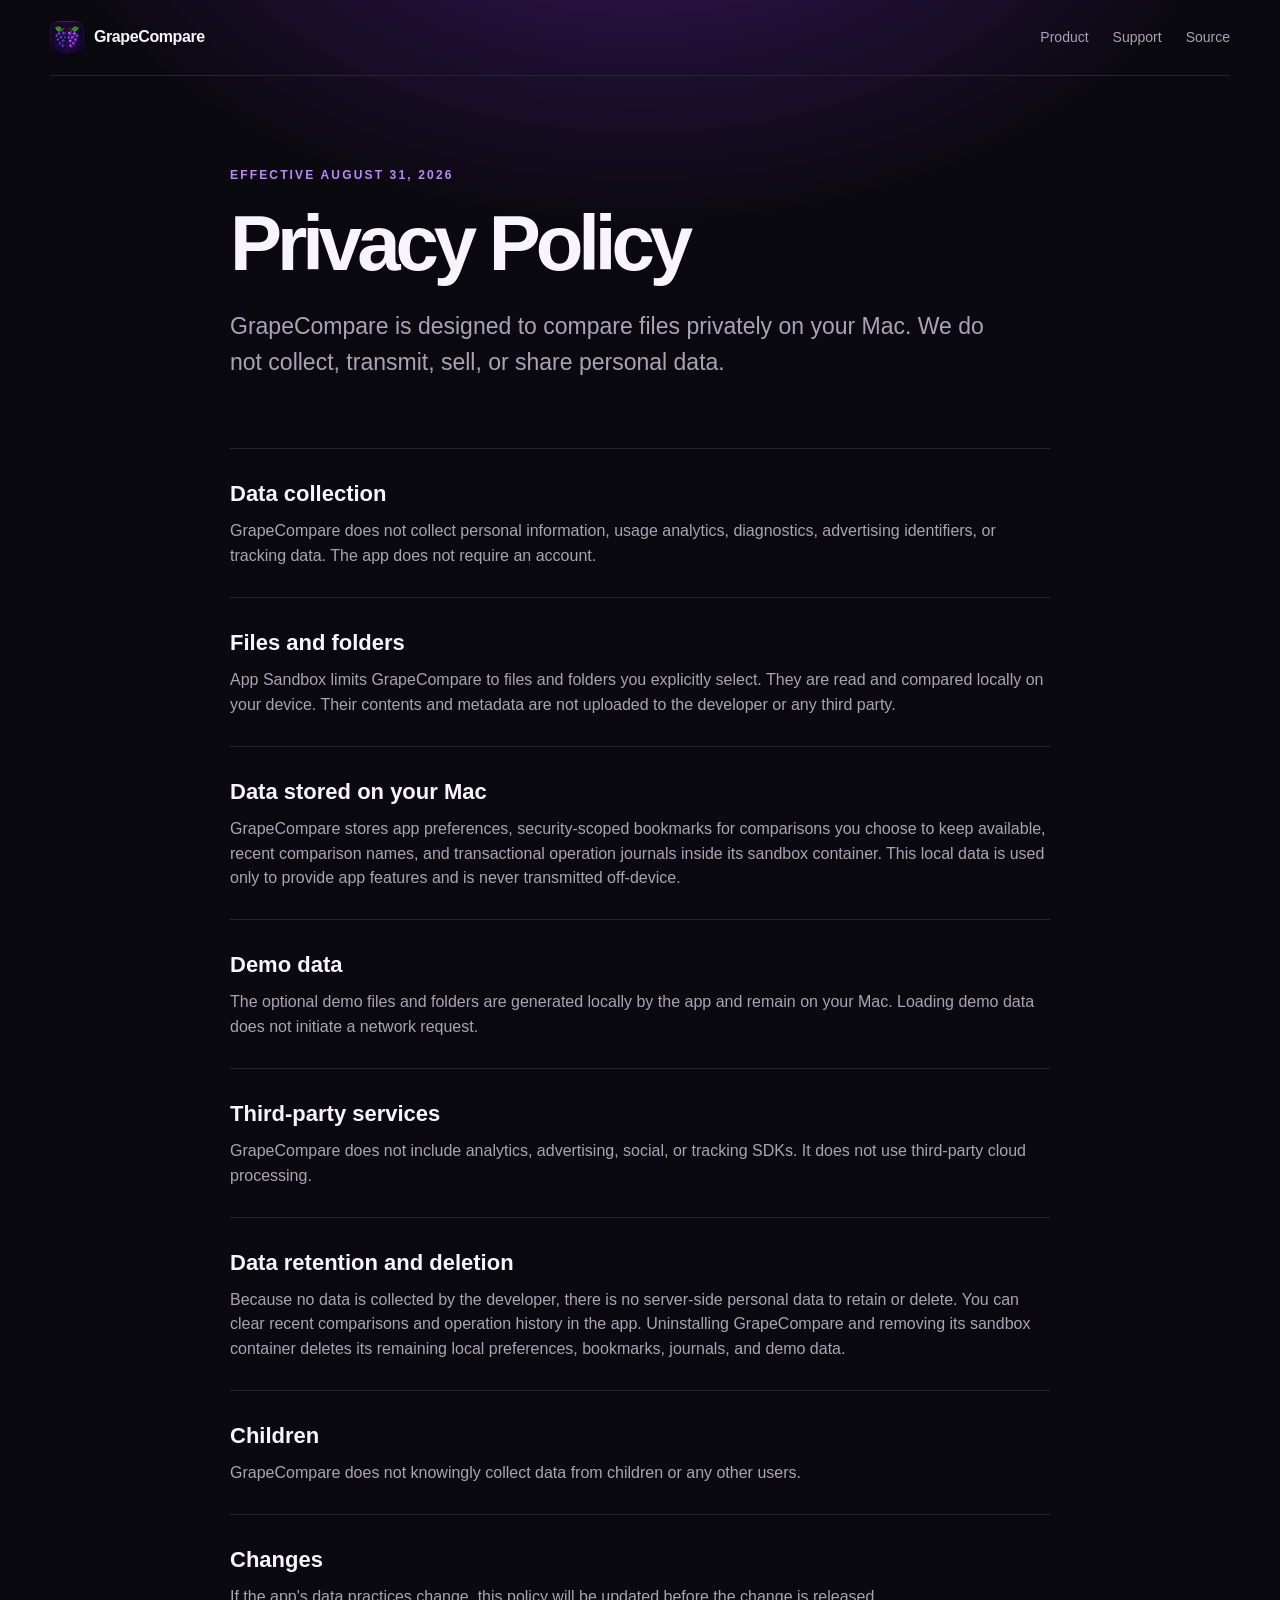
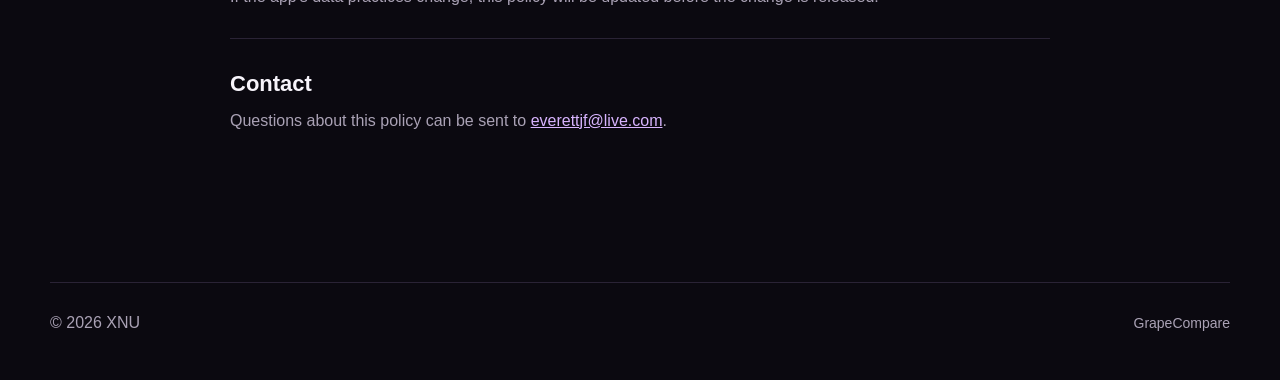
==== commit 0ddba828: "docs: prepare App Store listing materials" ====
--- a/docs/privacy.html
+++ b/docs/privacy.html
@@ -8,17 +8,18 @@
   <link rel="stylesheet" href="style.css">
 </head>
 <body>
-  <nav class="nav wrap"><a class="brand" href="./"><img src="assets/app-icon.png" alt="">GrapeCompare</a><div class="nav-links"><a href="./">Product</a><a href="https://github.com/everettjf/grapecompare">Source</a><a href="https://github.com/everettjf/grapecompare/issues">Support</a></div></nav>
+  <nav class="nav wrap"><a class="brand" href="./"><img src="assets/app-icon.png" alt="">GrapeCompare</a><div class="nav-links"><a href="./">Product</a><a href="support.html">Support</a><a href="https://github.com/everettjf/grapecompare">Source</a></div></nav>
   <main class="policy wrap">
-    <div class="eyebrow">Effective July 31, 2026</div>
+    <div class="eyebrow">Effective August 31, 2026</div>
     <h1>Privacy Policy</h1>
     <p class="lead">GrapeCompare is designed to compare files privately on your Mac. We do not collect, transmit, sell, or share personal data.</p>
 
     <section><h2>Data collection</h2><p>GrapeCompare does not collect personal information, usage analytics, diagnostics, advertising identifiers, or tracking data. The app does not require an account.</p></section>
-    <section><h2>Files and folders</h2><p>Files and folders you select are read and compared locally on your device. Their contents and metadata are not uploaded to the developer or any third party.</p></section>
+    <section><h2>Files and folders</h2><p>App Sandbox limits GrapeCompare to files and folders you explicitly select. They are read and compared locally on your device. Their contents and metadata are not uploaded to the developer or any third party.</p></section>
+    <section><h2>Data stored on your Mac</h2><p>GrapeCompare stores app preferences, security-scoped bookmarks for comparisons you choose to keep available, recent comparison names, and transactional operation journals inside its sandbox container. This local data is used only to provide app features and is never transmitted off-device.</p></section>
     <section><h2>Demo data</h2><p>The optional demo files and folders are generated locally by the app and remain on your Mac. Loading demo data does not initiate a network request.</p></section>
     <section><h2>Third-party services</h2><p>GrapeCompare does not include analytics, advertising, social, or tracking SDKs. It does not use third-party cloud processing.</p></section>
-    <section><h2>Data retention and deletion</h2><p>Because no data is collected by the developer, there is no server-side personal data to retain or delete. You can remove locally generated demo data by deleting the app's caches or uninstalling the app.</p></section>
+    <section><h2>Data retention and deletion</h2><p>Because no data is collected by the developer, there is no server-side personal data to retain or delete. You can clear recent comparisons and operation history in the app. Uninstalling GrapeCompare and removing its sandbox container deletes its remaining local preferences, bookmarks, journals, and demo data.</p></section>
     <section><h2>Children</h2><p>GrapeCompare does not knowingly collect data from children or any other users.</p></section>
     <section><h2>Changes</h2><p>If the app's data practices change, this policy will be updated before the change is released.</p></section>
     <section><h2>Contact</h2><p>Questions about this policy can be sent to <a href="mailto:everettjf@live.com">everettjf@live.com</a>.</p></section>
